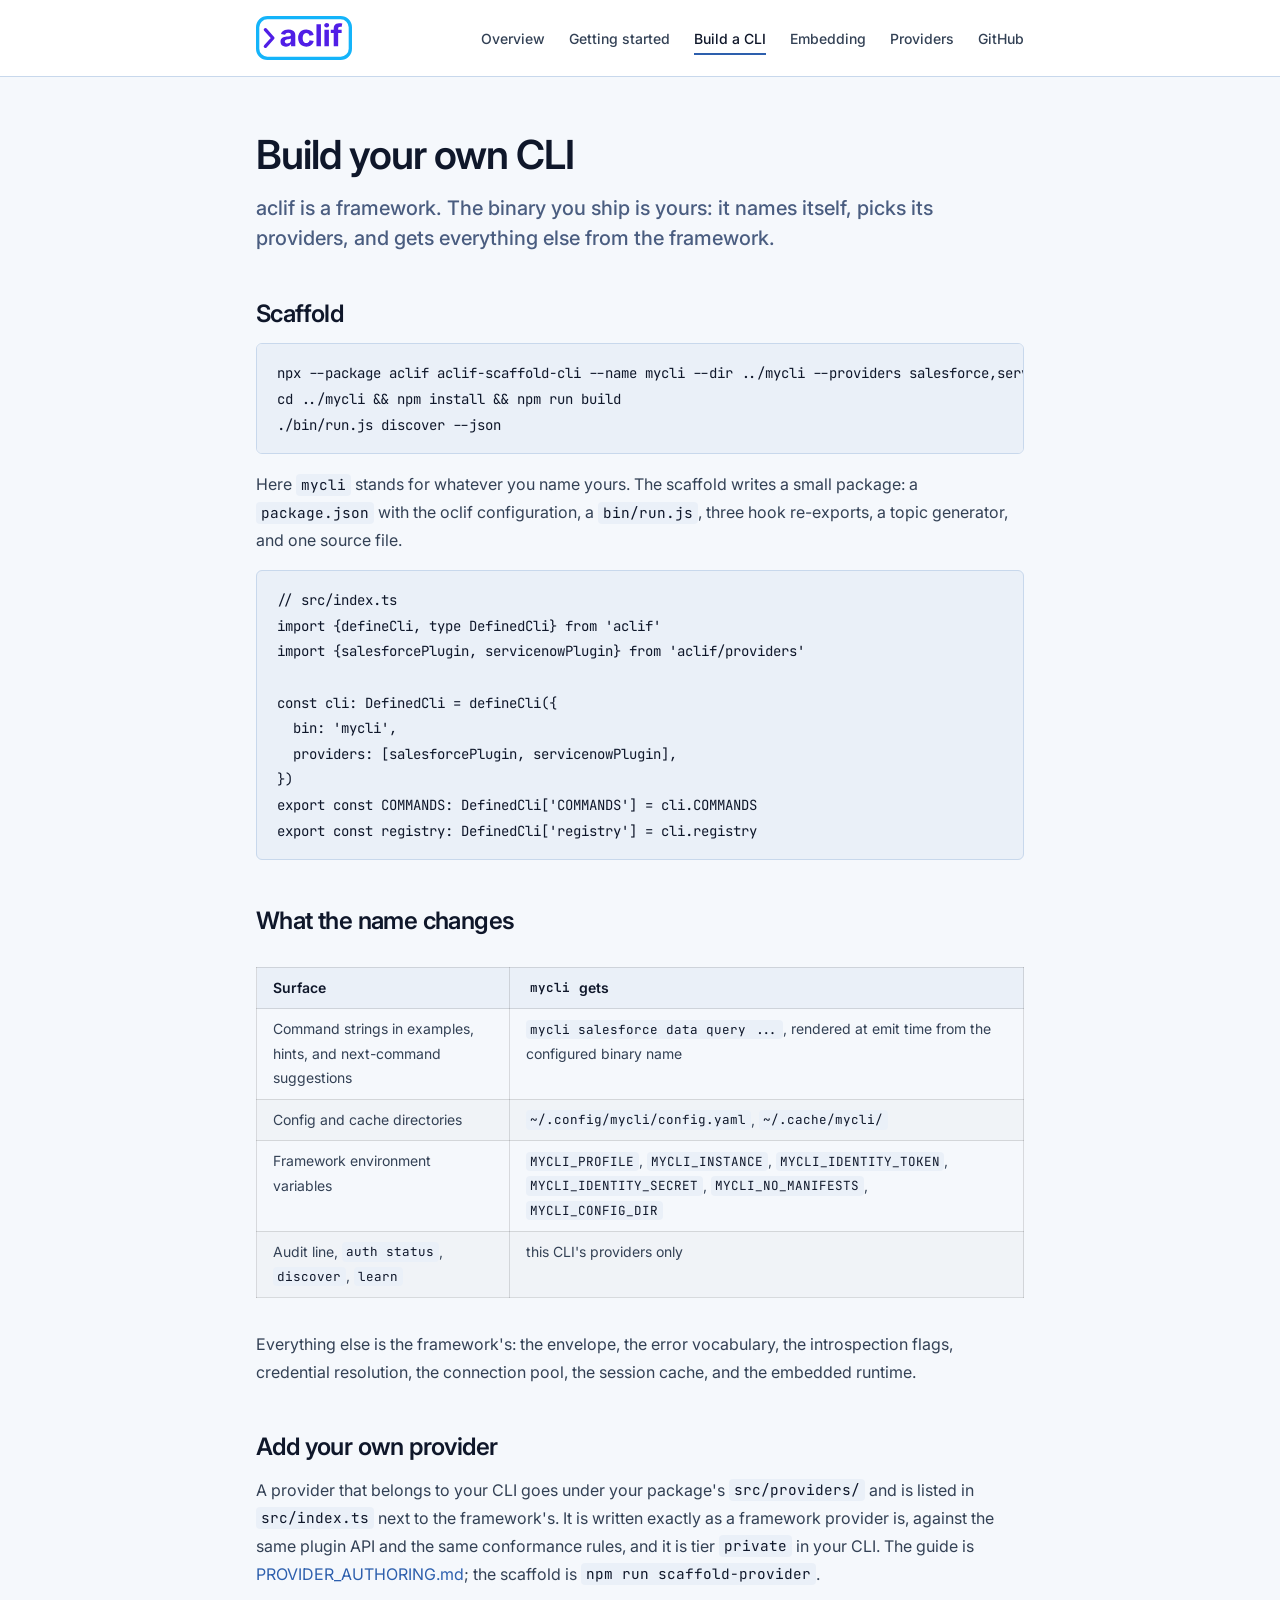
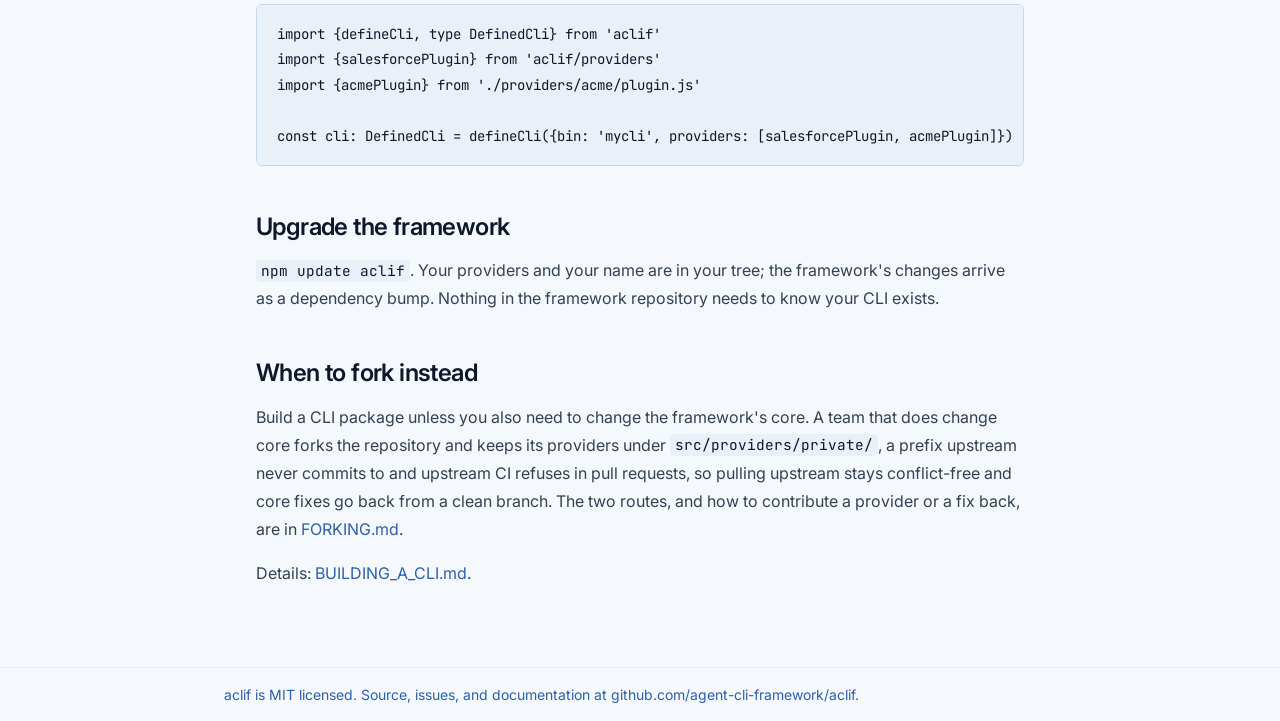
==== build-a-cli.html @ 1b796805 "First draft" ====
<!doctype html>
<html lang="en">
<head>
<meta charset="utf-8">
<meta name="viewport" content="width=device-width, initial-scale=1">
<title>Build a CLI on aclif</title>
<meta name="description" content="Scaffold a command-line tool with your own name and your own providers on the aclif framework.">
<link rel="preconnect" href="https://fonts.googleapis.com">
<link rel="preconnect" href="https://fonts.gstatic.com" crossorigin>
<link rel="stylesheet" href="https://fonts.googleapis.com/css2?family=Inter:wght@400;500;600;700&family=JetBrains+Mono:wght@400;500&display=swap">
<link rel="stylesheet" href="styles.css">
</head>
<body>
<header class="site">
  <div class="inner">
    <a class="brand" href="./"><img src="img/aclif-logo.svg" alt="aclif" width="96" height="44"></a>
    <nav>
      <a href="./">Overview</a>
      <a href="getting-started.html">Getting started</a>
      <a href="build-a-cli.html" aria-current="page">Build a CLI</a>
      <a href="embedding.html">Embedding</a>
      <a href="providers.html">Providers</a>
      <a href="https://github.com/agent-cli-framework/aclif">GitHub</a>
    </nav>
  </div>
</header>

<main>
<h1>Build your own CLI</h1>
<p class="lede">aclif is a framework. The binary you ship is yours: it names itself, picks its providers, and gets everything else from the framework.</p>

<h2>Scaffold</h2>

<pre><code>npx --package aclif aclif-scaffold-cli --name mycli --dir ../mycli --providers salesforce,servicenow
cd ../mycli &amp;&amp; npm install &amp;&amp; npm run build
./bin/run.js discover --json</code></pre>

<p>Here <code>mycli</code> stands for whatever you name yours. The scaffold writes a small package: a <code>package.json</code> with the oclif configuration, a <code>bin/run.js</code>, three hook re-exports, a topic generator, and one source file.</p>

<pre><code>// src/index.ts
import {defineCli, type DefinedCli} from 'aclif'
import {salesforcePlugin, servicenowPlugin} from 'aclif/providers'

const cli: DefinedCli = defineCli({
  bin: 'mycli',
  providers: [salesforcePlugin, servicenowPlugin],
})
export const COMMANDS: DefinedCli['COMMANDS'] = cli.COMMANDS
export const registry: DefinedCli['registry'] = cli.registry</code></pre>

<h2>What the name changes</h2>

<div class="table-wrap">
<table>
<thead><tr><th>Surface</th><th><code>mycli</code> gets</th></tr></thead>
<tbody>
<tr><td>Command strings in examples, hints, and next-command suggestions</td><td><code>mycli salesforce data query ...</code>, rendered at emit time from the configured binary name</td></tr>
<tr><td>Config and cache directories</td><td><code>~/.config/mycli/config.yaml</code>, <code>~/.cache/mycli/</code></td></tr>
<tr><td>Framework environment variables</td><td><code>MYCLI_PROFILE</code>, <code>MYCLI_INSTANCE</code>, <code>MYCLI_IDENTITY_TOKEN</code>, <code>MYCLI_IDENTITY_SECRET</code>, <code>MYCLI_NO_MANIFESTS</code>, <code>MYCLI_CONFIG_DIR</code></td></tr>
<tr><td>Audit line, <code>auth status</code>, <code>discover</code>, <code>learn</code></td><td>this CLI's providers only</td></tr>
</tbody>
</table>
</div>

<p>Everything else is the framework's: the envelope, the error vocabulary, the introspection flags, credential resolution, the connection pool, the session cache, and the embedded runtime.</p>

<h2>Add your own provider</h2>

<p>A provider that belongs to your CLI goes under your package's <code>src/providers/</code> and is listed in <code>src/index.ts</code> next to the framework's. It is written exactly as a framework provider is, against the same plugin API and the same conformance rules, and it is tier <code>private</code> in your CLI. The guide is <a href="https://github.com/agent-cli-framework/aclif/blob/main/docs/PROVIDER_AUTHORING.md">PROVIDER_AUTHORING.md</a>; the scaffold is <code>npm run scaffold-provider</code>.</p>

<pre><code>import {defineCli, type DefinedCli} from 'aclif'
import {salesforcePlugin} from 'aclif/providers'
import {acmePlugin} from './providers/acme/plugin.js'

const cli: DefinedCli = defineCli({bin: 'mycli', providers: [salesforcePlugin, acmePlugin]})</code></pre>

<h2>Upgrade the framework</h2>

<p><code>npm update aclif</code>. Your providers and your name are in your tree; the framework's changes arrive as a dependency bump. Nothing in the framework repository needs to know your CLI exists.</p>

<h2>When to fork instead</h2>

<p>Build a CLI package unless you also need to change the framework's core. A team that does change core forks the repository and keeps its providers under <code>src/providers/private/</code>, a prefix upstream never commits to and upstream CI refuses in pull requests, so pulling upstream stays conflict-free and core fixes go back from a clean branch. The two routes, and how to contribute a provider or a fix back, are in <a href="https://github.com/agent-cli-framework/aclif/blob/main/docs/FORKING.md">FORKING.md</a>.</p>

<p>Details: <a href="https://github.com/agent-cli-framework/aclif/blob/main/docs/BUILDING_A_CLI.md">BUILDING_A_CLI.md</a>.</p>
</main>

<footer class="site">
  <div class="inner">
    aclif is MIT licensed. Source, issues, and documentation at <a href="https://github.com/agent-cli-framework/aclif">github.com/agent-cli-framework/aclif</a>.
  </div>
</footer>
</body>
</html>
---- styles.css ----
/* Tokens ported from the promptone.ai website theme ("Ocean Vivid"):
   blue-tinted neutrals for surfaces and borders, royal blue for every
   action, flat fills, dense radii. Light only, matching the site. */
:root {
  --bg100: #f5f8fc;   /* page ground */
  --bg200: #ffffff;   /* panels, header */
  --bg300: #eaf0f8;   /* tinted fills, code */
  --bg400: #c8d8ec;   /* borders, dividers */
  --fg100: #0f172a;   /* primary text */
  --fg200: #334155;   /* body text */
  --fg300: #4a5d80;   /* muted */
  --fg400: #2d5fad;   /* emphasized text, footer links */
  --accent100: #2d5fad; /* primary action */
  --accent200: #1e3a7b; /* links, hover */
  --accent300: #8cb4d8; /* highlight */
  --radius-sm: 0.25rem;
  --radius-md: 0.375rem;
  --radius-xl: 0.5rem;
  --shadow-card: 0 1px 2px rgba(15, 23, 42, 0.04);
  --shadow-card-hover: 0 2px 8px rgba(15, 23, 42, 0.08);
  --sans: "Inter", -apple-system, BlinkMacSystemFont, "Segoe UI", Roboto, sans-serif;
  --mono: "JetBrains Mono", "Fira Code", Consolas, monospace;
  --max: 768px;
  color-scheme: light;
}

*, *::before, *::after { box-sizing: border-box; margin: 0; padding: 0; }

html {
  -webkit-font-smoothing: antialiased;
  -moz-osx-font-smoothing: grayscale;
  text-rendering: optimizeLegibility;
  scroll-behavior: smooth;
}

body {
  background: var(--bg100);
  color: var(--fg100);
  font-family: var(--sans);
  font-size: 1rem;
  line-height: 1.5;
  min-height: 100vh;
}

::selection { background: var(--accent100); color: #fff; }
:focus-visible { outline: 2px solid var(--accent100); outline-offset: 2px; }

/* Header: white panel, blue-slate hairline, bold wordmark, medium nav links
   with a 2px royal-blue underline on hover and on the current page. */
header.site {
  position: sticky;
  top: 0;
  z-index: 20;
  background: var(--bg200);
  border-bottom: 1px solid var(--bg400);
}
header.site .inner {
  max-width: var(--max);
  margin: 0 auto;
  padding: 1rem 2rem;
  display: flex;
  flex-wrap: wrap;
  align-items: center;
  gap: 0.5rem 2rem;
}
header.site .brand {
  display: flex;
  align-items: center;
  margin-right: auto;
  text-decoration: none;
}
header.site .brand img {
  display: block;
  height: 44px;
  width: auto;
}
header.site nav {
  display: flex;
  flex-wrap: wrap;
  gap: 0.4rem 1.5rem;
}
header.site nav a {
  position: relative;
  color: var(--fg200);
  font-size: 0.875rem;
  font-weight: 500;
  text-decoration: none;
  padding: 0.25rem 0;
  transition: color 150ms ease;
}
header.site nav a::after {
  content: "";
  position: absolute;
  left: 0; right: 0; bottom: -2px;
  height: 2px;
  background: var(--accent100);
  transform: scaleX(0);
  transform-origin: left;
  transition: transform 150ms ease;
}
header.site nav a:hover,
header.site nav a[aria-current="page"] { color: var(--fg100); }
header.site nav a:hover::after,
header.site nav a[aria-current="page"]::after { transform: scaleX(1); }

/* Prose: the site's Article shell */
main {
  max-width: var(--max);
  margin: 0 auto;
  padding: 2rem 2rem 4rem;
  color: var(--fg200);
  line-height: 1.75;
}
@media (min-width: 1024px) {
  header.site .inner, main, footer.site .inner { padding-left: 4rem; padding-right: 4rem; }
  :root { --max: 896px; }
}

h1, h2, h3 {
  color: var(--fg100);
  font-weight: 600;
  line-height: 1.1;
  letter-spacing: -0.025em;
}
h1 { font-size: 2.5rem; margin: 1.5rem 0 1rem; }
h2 { font-size: 1.5rem; margin: 3rem 0 1rem; }
h3 { font-size: 1.25rem; margin: 2rem 0 0.5rem; }
p { margin: 1rem 0; }
p.lede {
  font-size: 1.25rem;
  font-weight: 500;
  line-height: 1.5;
  color: var(--fg300);
  margin: 0 0 1.5rem;
}
strong { color: var(--fg100); }

a { color: var(--accent100); text-decoration: none; }
main a:hover { text-decoration: underline; text-underline-offset: 2px; }

ul, ol { margin: 1rem 0; padding-left: 2rem; }
ul { list-style: disc; }
ol { list-style: decimal; }
li { margin: 0.25rem 0; }

/* Code: JetBrains Mono, tinted fill, dense radius */
code, kbd, samp, pre { font-family: var(--mono); }
code {
  font-size: 0.9em;
  background: var(--bg300);
  padding: 0.1em 0.35em;
  border-radius: var(--radius-sm);
  color: var(--fg100);
}
pre {
  background: var(--bg300);
  border: 1px solid var(--bg400);
  border-radius: var(--radius-md);
  padding: 1rem 1.25rem;
  margin: 1rem 0;
  overflow-x: auto;
  line-height: 1.6;
}
pre code {
  background: none;
  padding: 0;
  font-size: 0.875rem;
  color: var(--fg100);
}

/* Tables: bordered cells, tinted header row, faint even-row stripe */
.table-wrap { overflow-x: auto; margin: 2rem 0; }
table {
  border-collapse: collapse;
  border-spacing: 0;
  width: 100%;
  font-size: 0.875rem;
}
th, td {
  border: 1px solid rgba(0, 0, 0, 0.12);
  padding: 0.5rem 1rem;
  text-align: left;
  vertical-align: top;
}
th { background: var(--bg300); color: var(--fg100); font-weight: 600; }
tr:nth-child(even) td { background: rgba(0, 0, 0, 0.02); }

/* Cards: white panels on the blue-white ground, quiet elevation */
.cards {
  display: grid;
  grid-template-columns: repeat(auto-fit, minmax(230px, 1fr));
  gap: 1rem;
  margin: 1.5rem 0;
}
.card {
  background: var(--bg200);
  border: 1px solid var(--bg400);
  border-radius: var(--radius-xl);
  box-shadow: var(--shadow-card);
  padding: 1.25rem 1.25rem 1.1rem;
  transition: box-shadow 150ms ease;
}
.card:hover { box-shadow: var(--shadow-card-hover); }
.card h3 { margin: 0 0 0.4rem; font-size: 1.05rem; }
.card p { margin: 0; color: var(--fg300); font-size: 0.95rem; line-height: 1.55; }

.note {
  margin: 1rem 0;
  padding-left: 1rem;
  border-left: 3px solid var(--accent100);
  color: var(--fg300);
}

/* Footer: faint top rule, small blue-slate text */
footer.site {
  border-top: 1px solid rgba(0, 0, 0, 0.06);
  background: var(--bg100);
  color: var(--fg400);
  font-size: 0.875rem;
}
footer.site .inner {
  max-width: var(--max);
  margin: 0 auto;
  padding: 1rem 2rem;
}
footer.site a { color: var(--fg400); text-decoration: none; }
footer.site a:hover { color: var(--accent100); }
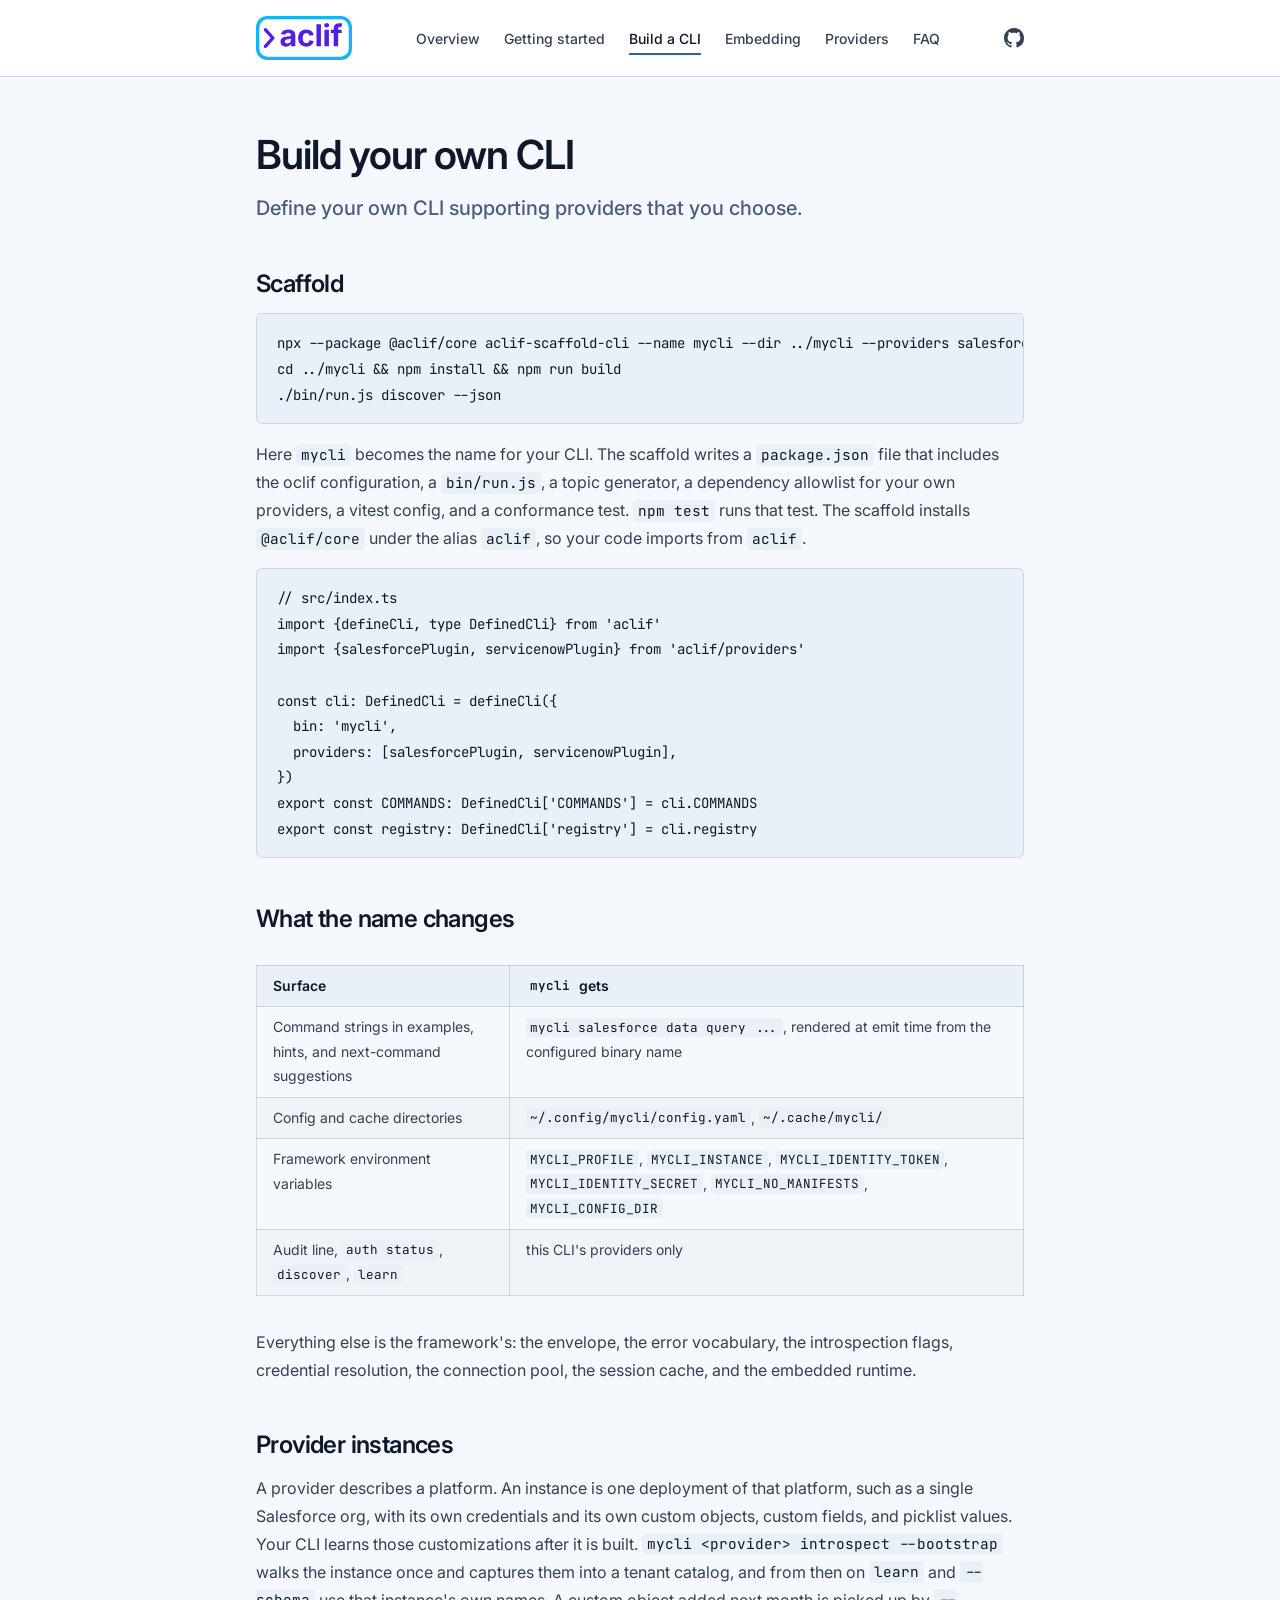
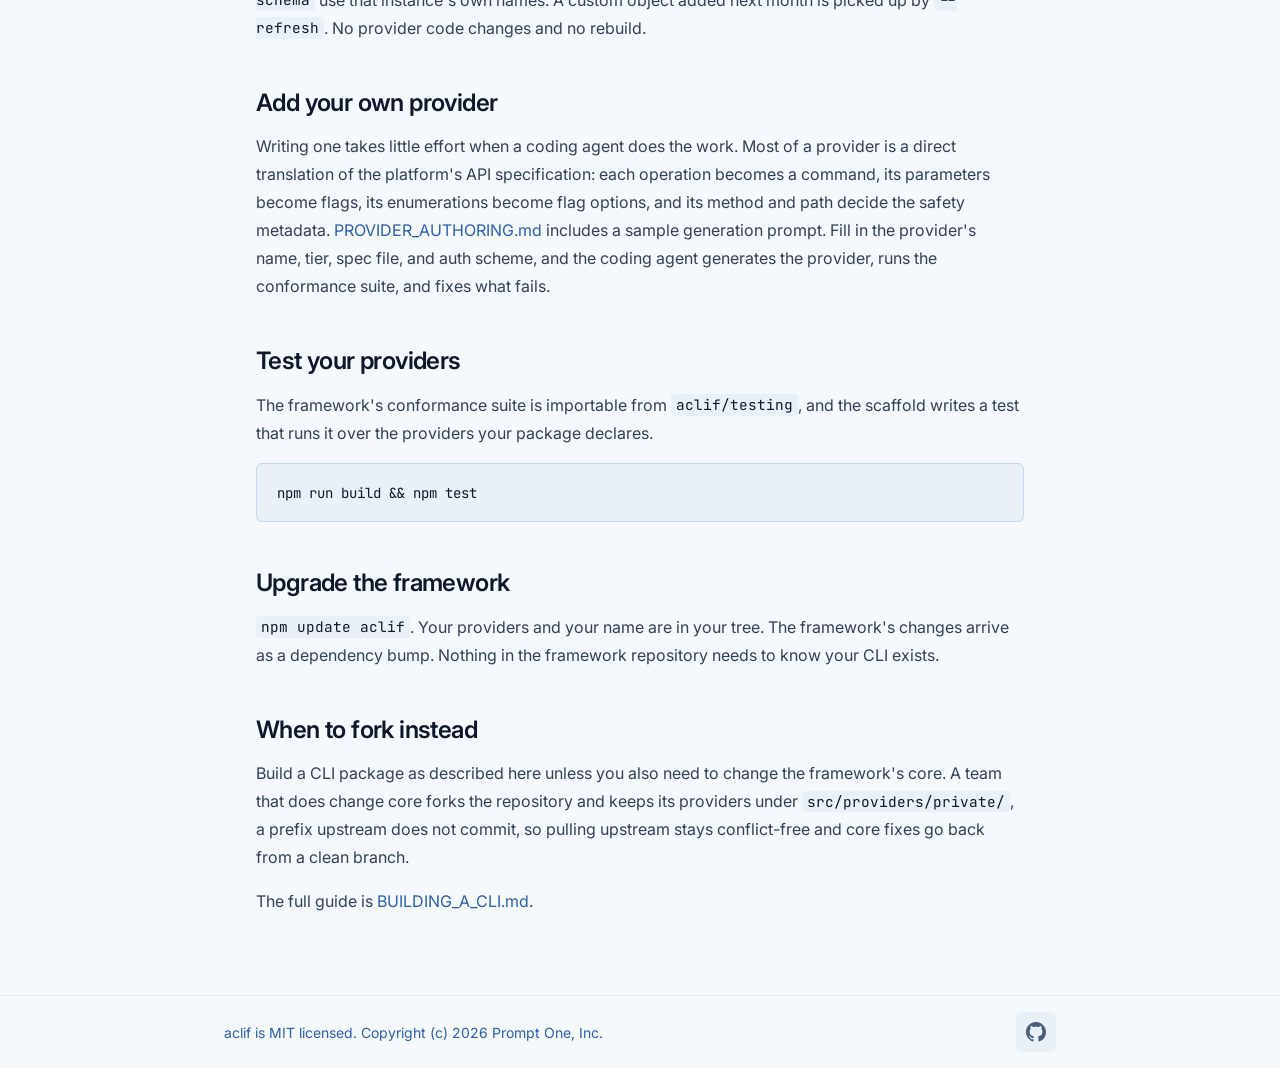
==== commit dd2cd9fb: "New pages for aclif website" ====
--- a/build-a-cli.html
+++ b/build-a-cli.html
@@ -3,7 +3,16 @@
 <head>
 <meta charset="utf-8">
 <meta name="viewport" content="width=device-width, initial-scale=1">
-<title>Build a CLI on aclif</title>
+<!-- Google tag (gtag.js) -->
+<script async src="https://www.googletagmanager.com/gtag/js?id=G-Q2RD0MYB1S"></script>
+<script>
+  window.dataLayer = window.dataLayer || [];
+  function gtag(){dataLayer.push(arguments);}
+  gtag('js', new Date());
+
+  gtag('config', 'G-Q2RD0MYB1S');
+</script>
+<title>Build a CLI | aclif</title>
 <meta name="description" content="Scaffold a command-line tool with your own name and your own providers on the aclif framework.">
 <link rel="preconnect" href="https://fonts.googleapis.com">
 <link rel="preconnect" href="https://fonts.gstatic.com" crossorigin>
@@ -17,25 +26,33 @@
     <nav>
       <a href="./">Overview</a>
       <a href="getting-started.html">Getting started</a>
-      <a href="build-a-cli.html" aria-current="page">Build a CLI</a>
+      <a href="build-a-cli.html" aria-current="page">Build a
+      CLI</a>
       <a href="embedding.html">Embedding</a>
       <a href="providers.html">Providers</a>
-      <a href="https://github.com/agent-cli-framework/aclif">GitHub</a>
+      <a href="faq.html">FAQ</a>
+      <a class="gh" href="https://github.com/agent-cli-framework/aclif" aria-label="aclif on GitHub" title="GitHub"><svg viewBox="0 0 16 16" width="20" height="20" aria-hidden="true"><path fill="currentColor" d="M8 0C3.58 0 0 3.58 0 8c0 3.54 2.29 6.53 5.47 7.59.4.07.55-.17.55-.38 0-.19-.01-.82-.01-1.49-2.01.37-2.53-.49-2.69-.94-.09-.23-.48-.94-.82-1.13-.28-.15-.68-.52-.01-.53.63-.01 1.08.58 1.23.82.72 1.21 1.87.87 2.33.66.07-.52.28-.87.51-1.07-1.78-.2-3.64-.89-3.64-3.95 0-.87.31-1.59.82-2.15-.08-.2-.36-1.02.08-2.12 0 0 .67-.21 2.2.82.64-.18 1.32-.27 2-.27.68 0 1.36.09 2 .27 1.53-1.04 2.2-.82 2.2-.82.44 1.1.16 1.92.08 2.12.51.56.82 1.27.82 2.15 0 3.07-1.87 3.75-3.65 3.95.29.25.54.73.54 1.48 0 1.07-.01 1.93-.01 2.2 0 .21.15.46.55.38A8.01 8.01 0 0 0 16 8c0-4.42-3.58-8-8-8z"/></svg></a>
     </nav>
   </div>
 </header>
 
 <main>
 <h1>Build your own CLI</h1>
-<p class="lede">aclif is a framework. The binary you ship is yours: it names itself, picks its providers, and gets everything else from the framework.</p>
+<p class="lede">Define your own CLI supporting providers that you choose.</p>
 
 <h2>Scaffold</h2>
 
-<pre><code>npx --package aclif aclif-scaffold-cli --name mycli --dir ../mycli --providers salesforce,servicenow
+<pre><code>npx --package @aclif/core aclif-scaffold-cli --name mycli --dir ../mycli --providers salesforce,servicenow
 cd ../mycli &amp;&amp; npm install &amp;&amp; npm run build
 ./bin/run.js discover --json</code></pre>
 
-<p>Here <code>mycli</code> stands for whatever you name yours. The scaffold writes a small package: a <code>package.json</code> with the oclif configuration, a <code>bin/run.js</code>, three hook re-exports, a topic generator, and one source file.</p>
+<p>Here <code>mycli</code> becomes the name for your CLI. The scaffold writes a
+<code>package.json</code> file that includes the oclif configuration, a
+<code>bin/run.js</code>, a topic generator, a dependency allowlist for your
+own providers, a vitest config, and a conformance test.
+<code>npm test</code> runs that test. The scaffold installs
+<code>@aclif/core</code> under the alias <code>aclif</code>,
+so your code imports from <code>aclif</code>.</p>
 
 <pre><code>// src/index.ts
 import {defineCli, type DefinedCli} from 'aclif'
@@ -54,40 +71,91 @@
 <table>
 <thead><tr><th>Surface</th><th><code>mycli</code> gets</th></tr></thead>
 <tbody>
-<tr><td>Command strings in examples, hints, and next-command suggestions</td><td><code>mycli salesforce data query ...</code>, rendered at emit time from the configured binary name</td></tr>
-<tr><td>Config and cache directories</td><td><code>~/.config/mycli/config.yaml</code>, <code>~/.cache/mycli/</code></td></tr>
-<tr><td>Framework environment variables</td><td><code>MYCLI_PROFILE</code>, <code>MYCLI_INSTANCE</code>, <code>MYCLI_IDENTITY_TOKEN</code>, <code>MYCLI_IDENTITY_SECRET</code>, <code>MYCLI_NO_MANIFESTS</code>, <code>MYCLI_CONFIG_DIR</code></td></tr>
-<tr><td>Audit line, <code>auth status</code>, <code>discover</code>, <code>learn</code></td><td>this CLI's providers only</td></tr>
+<tr><td>Command strings in examples, hints, and next-command
+suggestions</td><td><code>mycli salesforce data query ...</code>,
+rendered at emit time from the configured binary name</td></tr>
+<tr><td>Config and cache directories</td><td><code>~/.config/mycli/config.yaml</code>,
+<code>~/.cache/mycli/</code></td></tr>
+<tr><td>Framework environment variables</td><td><code>MYCLI_PROFILE</code>,
+<code>MYCLI_INSTANCE</code>,
+<code>MYCLI_IDENTITY_TOKEN</code>,
+<code>MYCLI_IDENTITY_SECRET</code>,
+<code>MYCLI_NO_MANIFESTS</code>,
+<code>MYCLI_CONFIG_DIR</code></td></tr>
+<tr><td>Audit line, <code>auth status</code>,
+<code>discover</code>, <code>learn</code></td><td>this CLI's
+providers only</td></tr>
 </tbody>
 </table>
 </div>
 
-<p>Everything else is the framework's: the envelope, the error vocabulary, the introspection flags, credential resolution, the connection pool, the session cache, and the embedded runtime.</p>
+<p>Everything else is the framework's: the envelope, the
+error vocabulary, the introspection flags, credential
+resolution, the connection pool, the session cache, and the
+embedded runtime.</p>
+
+<h2>Provider instances</h2>
+
+<p>A provider describes a platform. An instance is one
+deployment of that platform, such as a single Salesforce
+org, with its own credentials and its own custom objects,
+custom fields, and picklist values. Your CLI learns those
+customizations after it is built.
+<code>mycli &lt;provider&gt; introspect --bootstrap</code>
+walks the instance once and captures them into a tenant
+catalog, and from then on <code>learn</code> and
+<code>--schema</code> use that instance's own names. A
+custom object added next month is picked up by
+<code>--refresh</code>. No provider code changes and no
+rebuild.</p>
 
 <h2>Add your own provider</h2>
 
-<p>A provider that belongs to your CLI goes under your package's <code>src/providers/</code> and is listed in <code>src/index.ts</code> next to the framework's. It is written exactly as a framework provider is, against the same plugin API and the same conformance rules, and it is tier <code>private</code> in your CLI. The guide is <a href="https://github.com/agent-cli-framework/aclif/blob/main/docs/PROVIDER_AUTHORING.md">PROVIDER_AUTHORING.md</a>; the scaffold is <code>npm run scaffold-provider</code>.</p>
+<p>Writing one takes little effort when a coding agent does
+the work. Most of a provider is a direct translation of the
+platform's API specification: each operation becomes a
+command, its parameters become flags, its enumerations
+become flag options, and its method and path decide the
+safety metadata.
+<a href="https://github.com/agent-cli-framework/aclif/blob/main/docs/PROVIDER_AUTHORING.md">PROVIDER_AUTHORING.md</a>
+includes a sample generation prompt. Fill in the provider's
+name, tier, spec file, and auth scheme, and the coding agent
+generates the provider, runs the conformance suite, and
+fixes what fails.</p>
 
-<pre><code>import {defineCli, type DefinedCli} from 'aclif'
-import {salesforcePlugin} from 'aclif/providers'
-import {acmePlugin} from './providers/acme/plugin.js'
+<h2>Test your providers</h2>
 
-const cli: DefinedCli = defineCli({bin: 'mycli', providers: [salesforcePlugin, acmePlugin]})</code></pre>
+<p>The framework's conformance suite is importable from
+<code>aclif/testing</code>, and the scaffold writes a test
+that runs it over the providers your package declares.</p>
+
+<pre><code>npm run build &amp;&amp; npm test</code></pre>
 
 <h2>Upgrade the framework</h2>
 
-<p><code>npm update aclif</code>. Your providers and your name are in your tree; the framework's changes arrive as a dependency bump. Nothing in the framework repository needs to know your CLI exists.</p>
+<p><code>npm update aclif</code>. Your providers and your
+name are in your tree. The framework's changes arrive as a
+dependency bump. Nothing in the framework repository needs
+to know your CLI exists.</p>
 
 <h2>When to fork instead</h2>
 
-<p>Build a CLI package unless you also need to change the framework's core. A team that does change core forks the repository and keeps its providers under <code>src/providers/private/</code>, a prefix upstream never commits to and upstream CI refuses in pull requests, so pulling upstream stays conflict-free and core fixes go back from a clean branch. The two routes, and how to contribute a provider or a fix back, are in <a href="https://github.com/agent-cli-framework/aclif/blob/main/docs/FORKING.md">FORKING.md</a>.</p>
+<p>Build a CLI package as described here unless you also need to change the
+framework's core. A team that does change core forks the
+repository and keeps its providers under
+<code>src/providers/private/</code>, a prefix upstream does not
+commit, so pulling upstream stays conflict-free and core fixes go back
+from a clean branch.</p>
 
-<p>Details: <a href="https://github.com/agent-cli-framework/aclif/blob/main/docs/BUILDING_A_CLI.md">BUILDING_A_CLI.md</a>.</p>
+<p>The full guide is
+<a href="https://github.com/agent-cli-framework/aclif/blob/main/docs/BUILDING_A_CLI.md">BUILDING_A_CLI.md</a>.</p>
 </main>
 
 <footer class="site">
   <div class="inner">
-    aclif is MIT licensed. Source, issues, and documentation at <a href="https://github.com/agent-cli-framework/aclif">github.com/agent-cli-framework/aclif</a>.
+    <span>aclif is MIT licensed. Copyright (c) 2026 Prompt
+    One, Inc.</span>
+    <a class="gh-button" href="https://github.com/agent-cli-framework/aclif" aria-label="aclif on GitHub" title="github.com/agent-cli-framework/aclif"><svg viewBox="0 0 16 16" width="20" height="20" aria-hidden="true"><path fill="currentColor" d="M8 0C3.58 0 0 3.58 0 8c0 3.54 2.29 6.53 5.47 7.59.4.07.55-.17.55-.38 0-.19-.01-.82-.01-1.49-2.01.37-2.53-.49-2.69-.94-.09-.23-.48-.94-.82-1.13-.28-.15-.68-.52-.01-.53.63-.01 1.08.58 1.23.82.72 1.21 1.87.87 2.33.66.07-.52.28-.87.51-1.07-1.78-.2-3.64-.89-3.64-3.95 0-.87.31-1.59.82-2.15-.08-.2-.36-1.02.08-2.12 0 0 .67-.21 2.2.82.64-.18 1.32-.27 2-.27.68 0 1.36.09 2 .27 1.53-1.04 2.2-.82 2.2-.82.44 1.1.16 1.92.08 2.12.51.56.82 1.27.82 2.15 0 3.07-1.87 3.75-3.65 3.95.29.25.54.73.54 1.48 0 1.07-.01 1.93-.01 2.2 0 .21.15.46.55.38A8.01 8.01 0 0 0 16 8c0-4.42-3.58-8-8-8z"/></svg></a>
   </div>
 </footer>
 </body>
--- a/styles.css
+++ b/styles.css
@@ -61,12 +61,12 @@
   display: flex;
   flex-wrap: wrap;
   align-items: center;
+  justify-content: center;
   gap: 0.5rem 2rem;
 }
 header.site .brand {
   display: flex;
   align-items: center;
-  margin-right: auto;
   text-decoration: none;
 }
 header.site .brand img {
@@ -74,10 +74,17 @@
   height: 44px;
   width: auto;
 }
+/* The text links sit centred between the logo and the GitHub button, which is
+   pinned to the right edge; the padding reserves the button's column so the
+   centring excludes it. */
 header.site nav {
+  position: relative;
+  flex: 1 1 auto;
   display: flex;
   flex-wrap: wrap;
+  justify-content: center;
   gap: 0.4rem 1.5rem;
+  padding-right: calc(20px + 2rem);
 }
 header.site nav a {
   position: relative;
@@ -102,6 +109,10 @@
 header.site nav a[aria-current="page"] { color: var(--fg100); }
 header.site nav a:hover::after,
 header.site nav a[aria-current="page"]::after { transform: scaleX(1); }
+header.site nav a.gh { position: absolute; right: 0; top: 50%; transform: translateY(-50%); display: inline-flex; align-items: center; color: var(--fg200); padding: 0; }
+header.site nav a.gh::after { display: none; }
+header.site nav a.gh:hover { color: var(--accent100); }
+header.site nav a.gh svg { display: block; }
 
 /* Prose: the site's Article shell */
 main {
@@ -211,7 +222,7 @@
   color: var(--fg300);
 }
 
-/* Footer: faint top rule, small blue-slate text */
+/* Footer: faint top rule, small blue-slate text, square GitHub tile as on the site */
 footer.site {
   border-top: 1px solid rgba(0, 0, 0, 0.06);
   background: var(--bg100);
@@ -222,6 +233,74 @@
   max-width: var(--max);
   margin: 0 auto;
   padding: 1rem 2rem;
-}
-footer.site a { color: var(--fg400); text-decoration: none; }
-footer.site a:hover { color: var(--accent100); }
+  display: flex;
+  align-items: center;
+  justify-content: space-between;
+  gap: 1rem;
+}
+footer.site a.gh-button {
+  flex: none;
+  display: inline-flex;
+  align-items: center;
+  justify-content: center;
+  width: 40px;
+  height: 40px;
+  border-radius: var(--radius-md);
+  background: var(--bg300);
+  color: var(--fg300);
+  text-decoration: none;
+  transition: background 150ms ease, color 150ms ease;
+}
+footer.site a.gh-button:hover { background: var(--accent100); color: #fff; }
+footer.site a.gh-button svg { display: block; }
+
+/* FAQ: one expandable block per question, numbered, matching the card panels */
+details.faq {
+  background: var(--bg200);
+  border: 1px solid var(--bg400);
+  border-radius: var(--radius-xl);
+  box-shadow: var(--shadow-card);
+  margin: 0.75rem 0;
+  transition: box-shadow 150ms ease;
+}
+details.faq:hover, details.faq[open] { box-shadow: var(--shadow-card-hover); }
+details.faq summary {
+  display: flex;
+  align-items: baseline;
+  gap: 0.75rem;
+  cursor: pointer;
+  list-style: none;
+  padding: 0.9rem 1.25rem;
+  color: var(--fg100);
+  font-weight: 600;
+  font-size: 1.05rem;
+  line-height: 1.4;
+}
+details.faq summary::-webkit-details-marker { display: none; }
+details.faq summary .num {
+  flex: none;
+  color: var(--accent100);
+  font-family: var(--mono);
+  font-size: 0.875rem;
+  font-weight: 500;
+  min-width: 1.5rem;
+}
+details.faq summary .q { flex: 1 1 auto; }
+details.faq summary::after {
+  content: "+";
+  flex: none;
+  color: var(--fg300);
+  font-family: var(--mono);
+  font-size: 1.1rem;
+  line-height: 1;
+  transition: transform 150ms ease;
+}
+details.faq[open] summary::after { content: "\2212"; }
+details.faq .answer {
+  padding: 0 1.25rem 0.5rem calc(1.25rem + 1.5rem + 0.75rem);
+  border-top: 1px solid var(--bg400);
+}
+details.faq .answer > :first-child { margin-top: 1rem; }
+@media (max-width: 600px) {
+  details.faq .answer { padding-left: 1.25rem; }
+}
